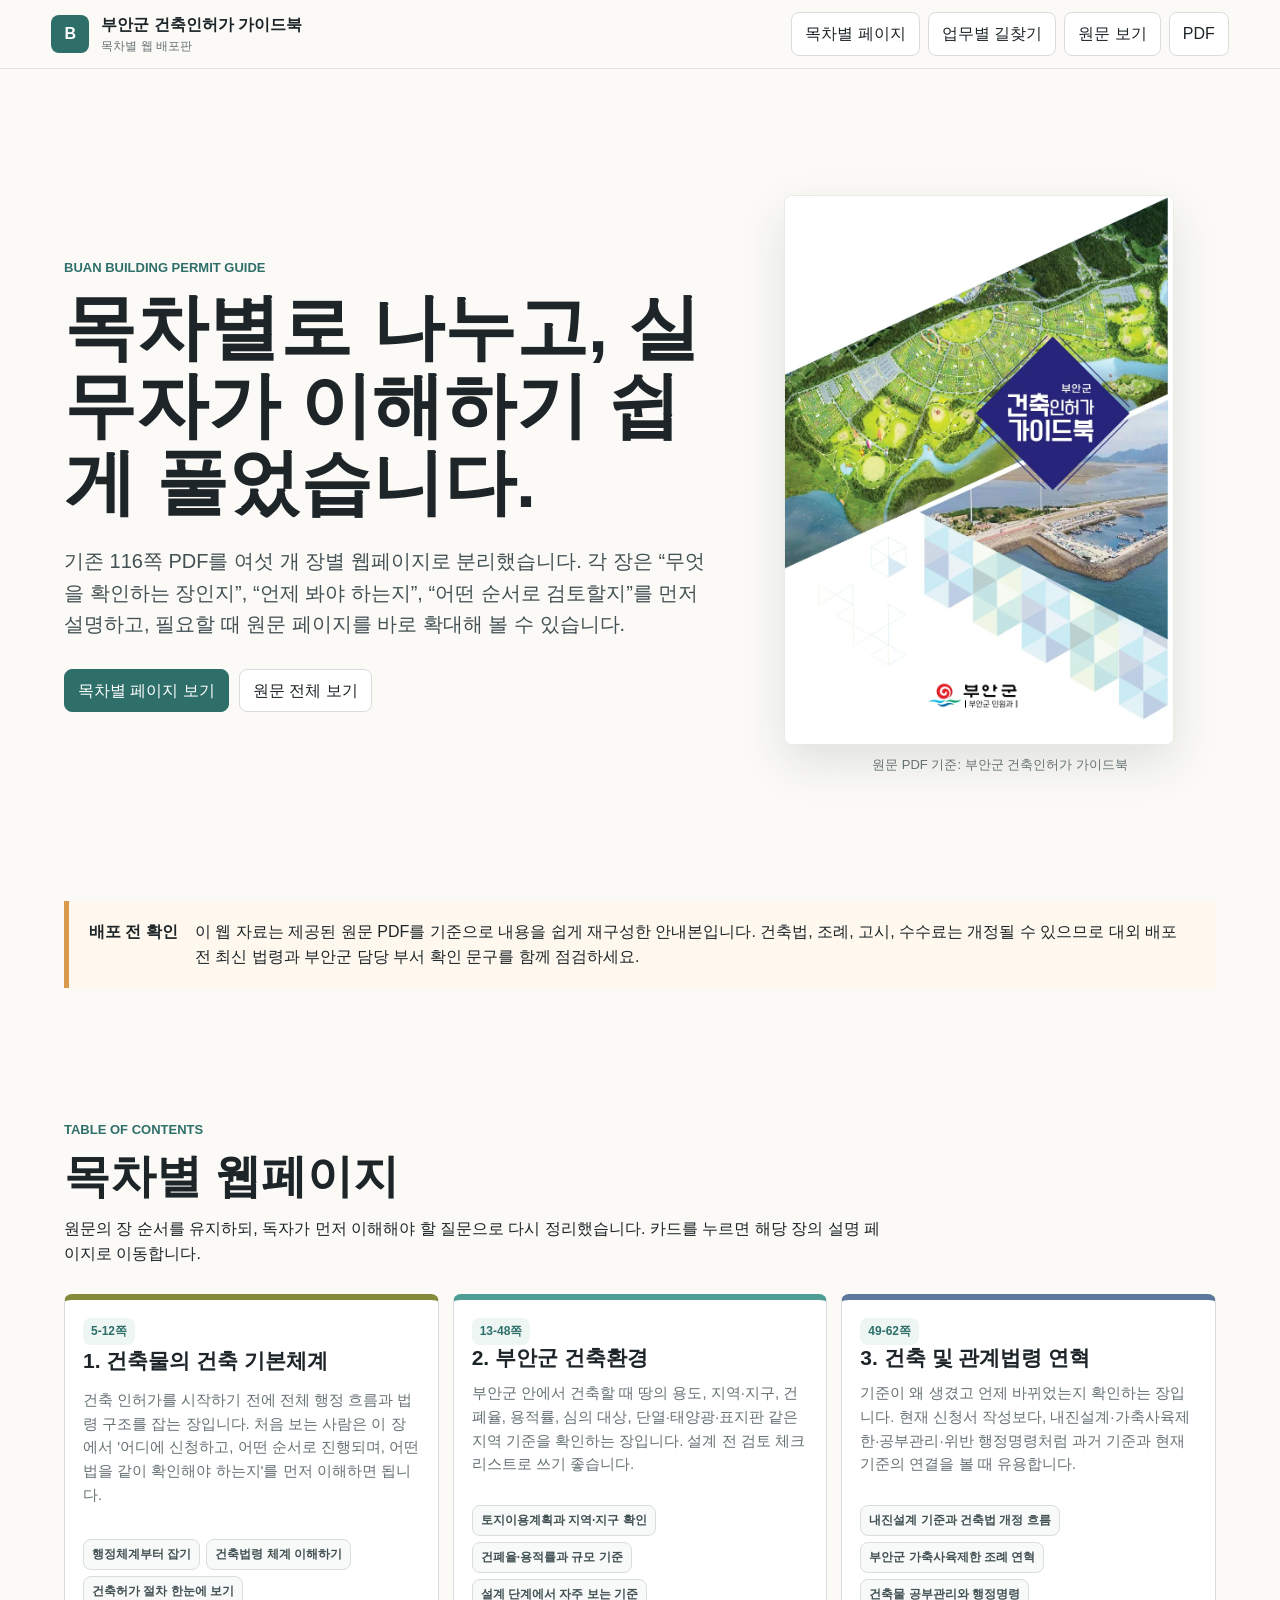
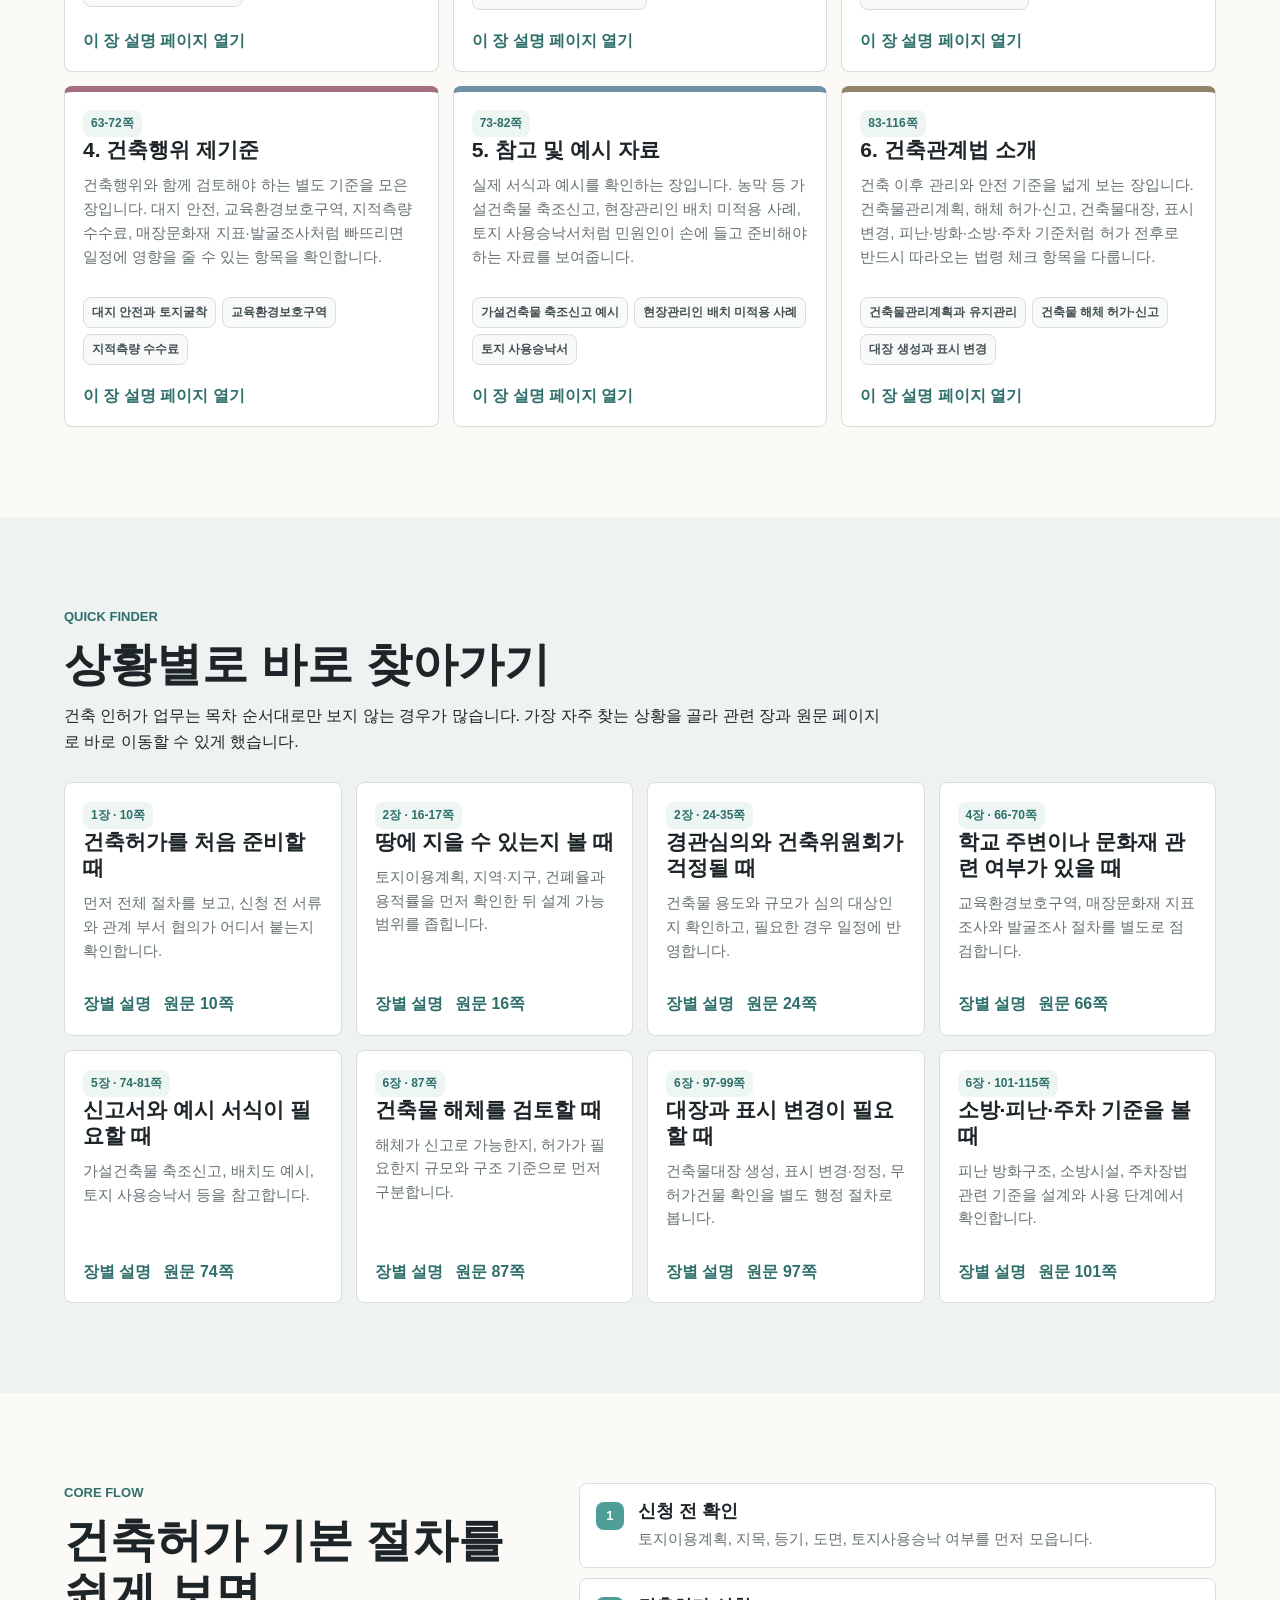
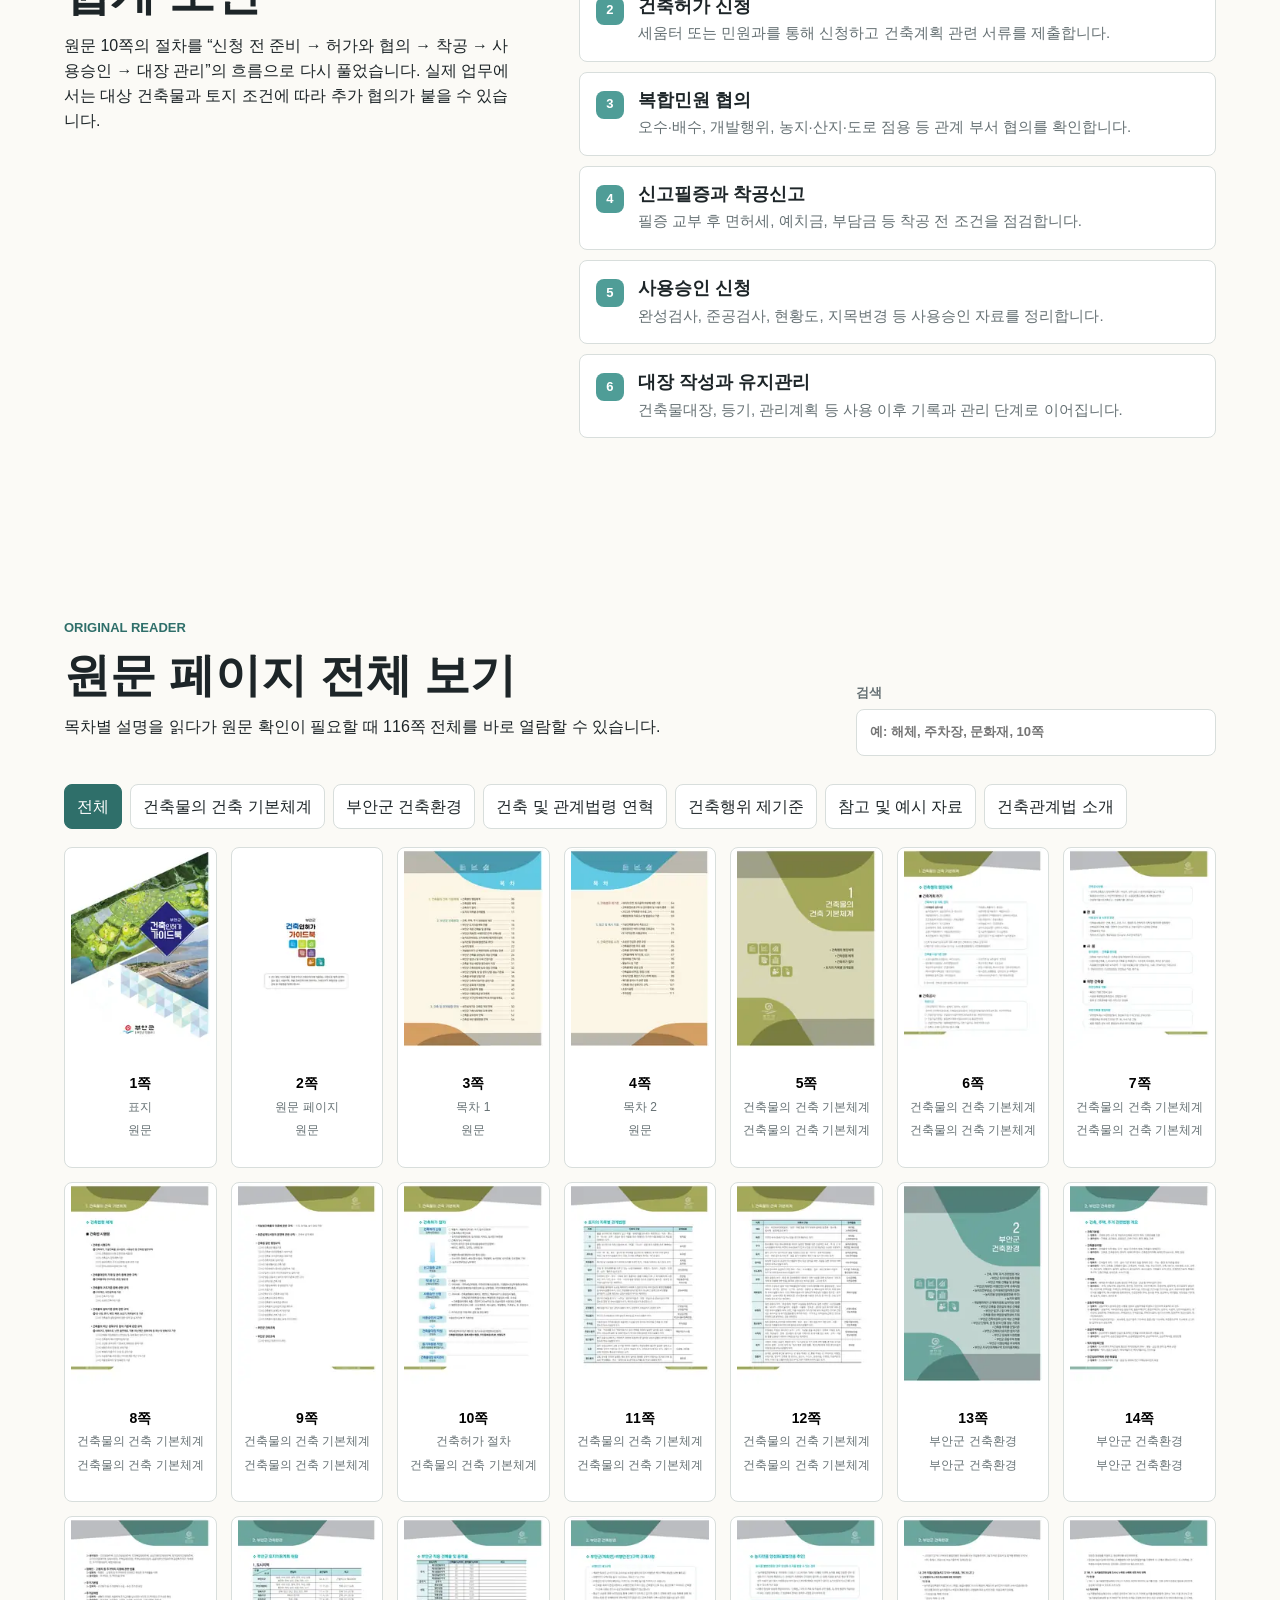
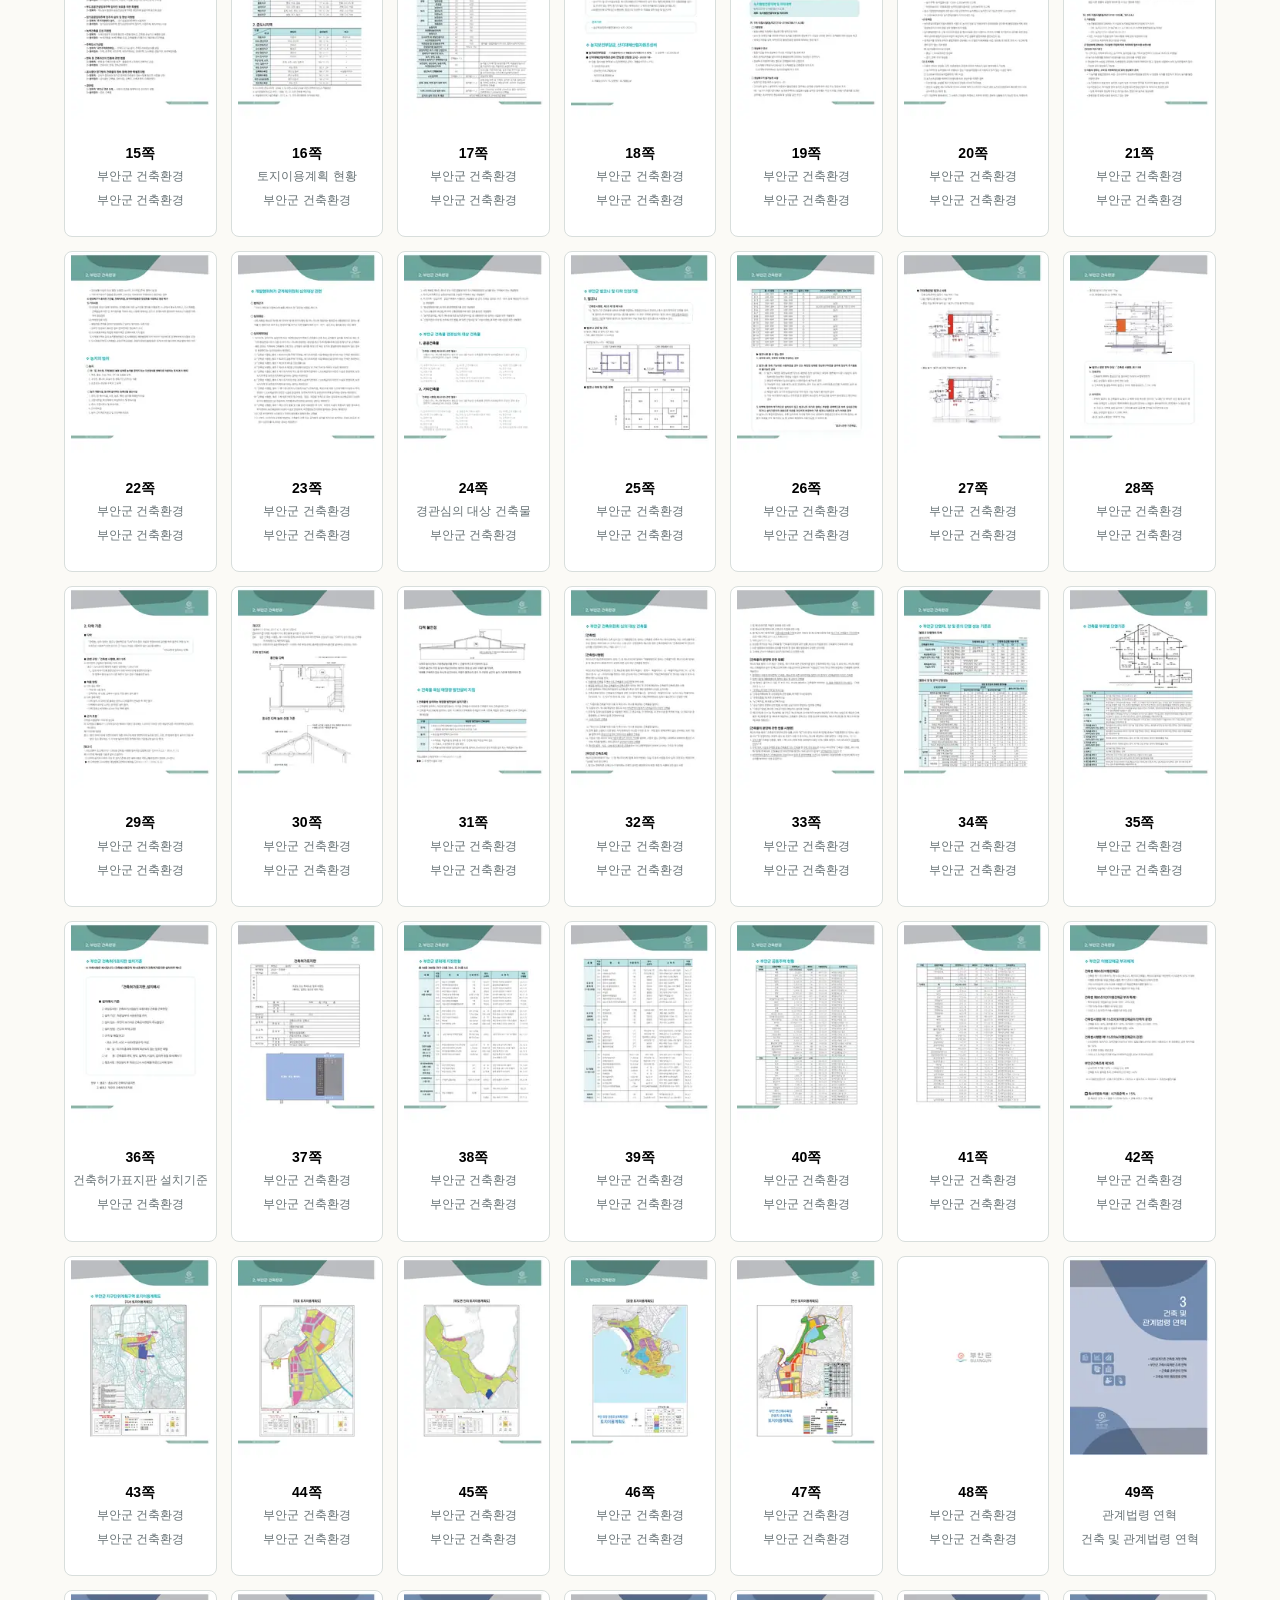
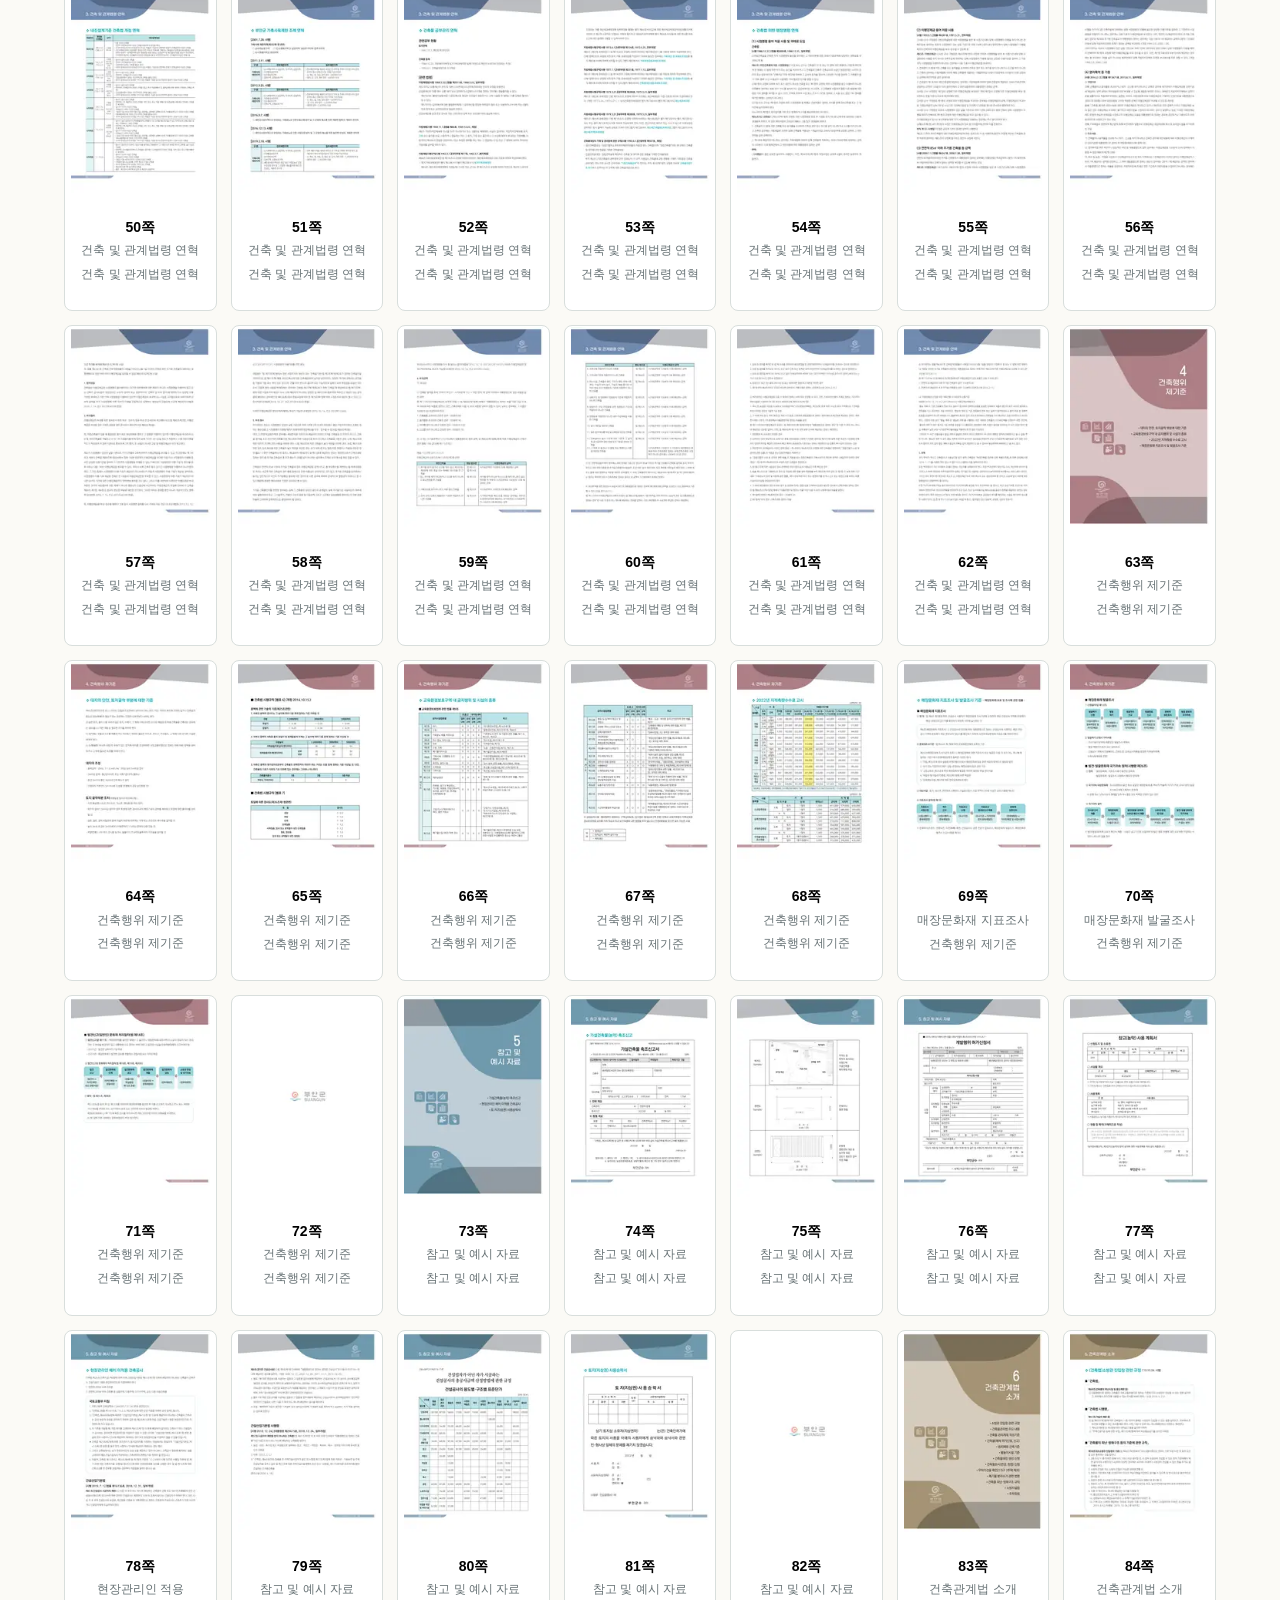
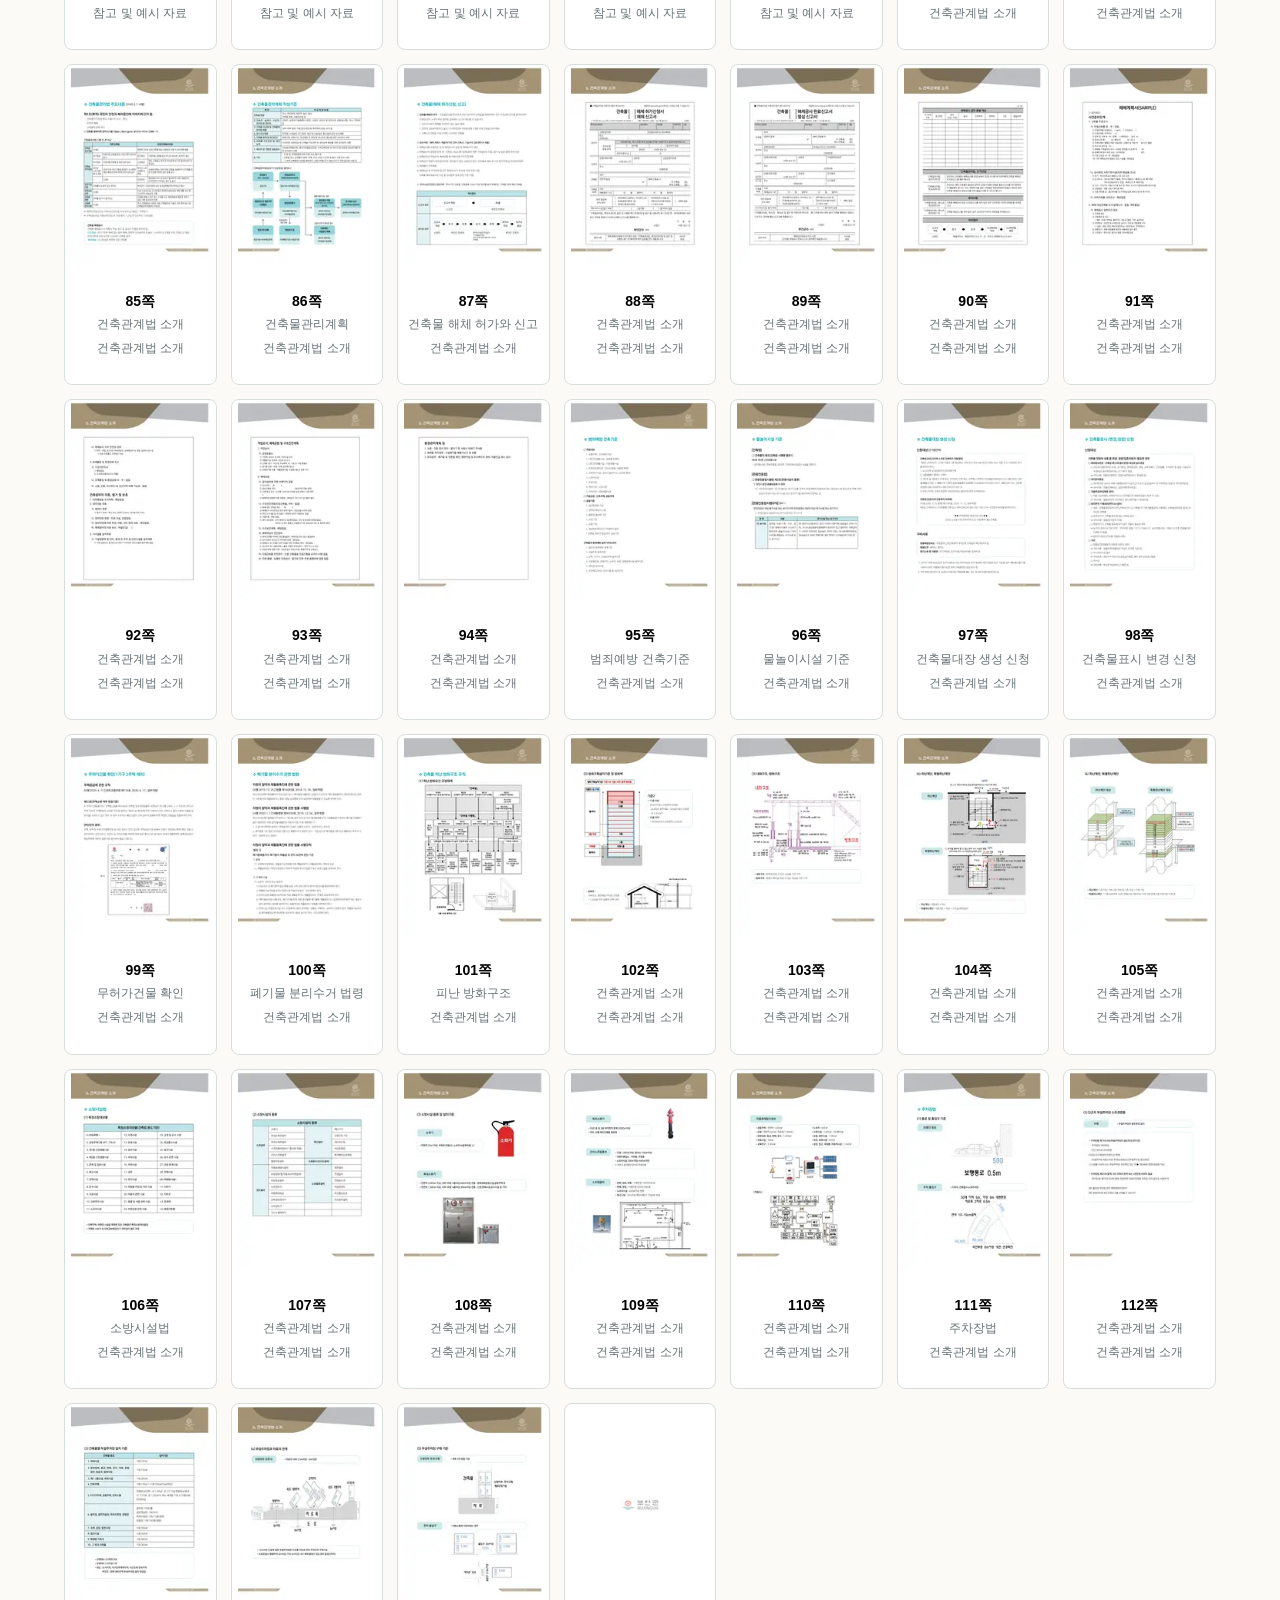
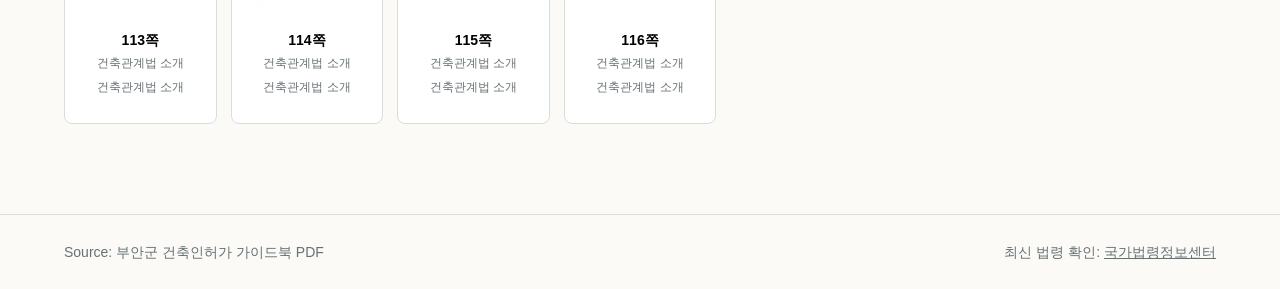
==== outputs/buan-building-permit-web/index.html @ d1a2607c "V1.0" ====
<!doctype html>
<html lang="ko">
  <head>
    <meta charset="utf-8" />
    <meta name="viewport" content="width=device-width, initial-scale=1" />
    <title>부안군 건축인허가 가이드북 | 웹 배포판</title>
    <meta
      name="description"
      content="부안군 건축인허가 가이드북을 목차별 웹페이지와 쉬운 설명으로 재구성한 배포용 사이트입니다."
    />
    <link rel="stylesheet" href="./styles.css" />
  </head>
  <body data-root="./">
    <header class="site-header">
      <a class="brand" href="./index.html" aria-label="처음으로">
        <span class="brand-mark" aria-hidden="true">B</span>
        <span>
          <strong>부안군 건축인허가 가이드북</strong>
          <small>목차별 웹 배포판</small>
        </span>
      </a>
      <nav class="top-nav" aria-label="주요 메뉴">
        <a href="#chapters">목차별 페이지</a>
        <a href="#guide-map">업무별 길찾기</a>
        <a href="#reader">원문 보기</a>
        <a href="./buan-building-permit-guidebook.pdf" download>PDF</a>
      </nav>
    </header>

    <main id="top">
      <section class="hero" aria-labelledby="hero-title">
        <div class="hero-copy">
          <p class="eyebrow">Buan Building Permit Guide</p>
          <h1 id="hero-title">목차별로 나누고, 실무자가 이해하기 쉽게 풀었습니다.</h1>
          <p>
            기존 116쪽 PDF를 여섯 개 장별 웹페이지로 분리했습니다. 각 장은
            “무엇을 확인하는 장인지”, “언제 봐야 하는지”, “어떤 순서로 검토할지”를
            먼저 설명하고, 필요할 때 원문 페이지를 바로 확대해 볼 수 있습니다.
          </p>
          <div class="hero-actions">
            <a class="button primary" href="#chapters">목차별 페이지 보기</a>
            <a class="button" href="#reader">원문 전체 보기</a>
          </div>
        </div>
        <figure class="hero-preview">
          <img src="./assets/pages/page-001.webp" alt="부안군 건축인허가 가이드북 표지" />
          <figcaption>원문 PDF 기준: 부안군 건축인허가 가이드북</figcaption>
        </figure>
      </section>

      <section class="notice" aria-label="배포 전 확인 안내">
        <strong>배포 전 확인</strong>
        <span>
          이 웹 자료는 제공된 원문 PDF를 기준으로 내용을 쉽게 재구성한 안내본입니다.
          건축법, 조례, 고시, 수수료는 개정될 수 있으므로 대외 배포 전 최신 법령과
          부안군 담당 부서 확인 문구를 함께 점검하세요.
        </span>
      </section>

      <section class="section" id="chapters" aria-labelledby="chapters-title">
        <div class="section-heading">
          <p class="eyebrow">Table Of Contents</p>
          <h2 id="chapters-title">목차별 웹페이지</h2>
          <p>
            원문의 장 순서를 유지하되, 독자가 먼저 이해해야 할 질문으로 다시
            정리했습니다. 카드를 누르면 해당 장의 설명 페이지로 이동합니다.
          </p>
        </div>
        <div class="chapter-list chapter-list-large" id="chapterList"></div>
      </section>

      <section class="section muted" id="guide-map" aria-labelledby="guide-map-title">
        <div class="section-heading">
          <p class="eyebrow">Quick Finder</p>
          <h2 id="guide-map-title">상황별로 바로 찾아가기</h2>
          <p>
            건축 인허가 업무는 목차 순서대로만 보지 않는 경우가 많습니다. 가장 자주
            찾는 상황을 골라 관련 장과 원문 페이지로 바로 이동할 수 있게 했습니다.
          </p>
        </div>
        <div class="task-grid" id="taskGrid"></div>
      </section>

      <section class="section split" id="process" aria-labelledby="process-title">
        <div class="section-heading">
          <p class="eyebrow">Core Flow</p>
          <h2 id="process-title">건축허가 기본 절차를 쉽게 보면</h2>
          <p>
            원문 10쪽의 절차를 “신청 전 준비 → 허가와 협의 → 착공 → 사용승인 →
            대장 관리”의 흐름으로 다시 풀었습니다. 실제 업무에서는 대상 건축물과
            토지 조건에 따라 추가 협의가 붙을 수 있습니다.
          </p>
        </div>
        <div class="flow" id="permitFlow"></div>
      </section>

      <section class="section" id="reader" aria-labelledby="reader-title">
        <div class="section-heading reader-heading">
          <div>
            <p class="eyebrow">Original Reader</p>
            <h2 id="reader-title">원문 페이지 전체 보기</h2>
            <p>목차별 설명을 읽다가 원문 확인이 필요할 때 116쪽 전체를 바로 열람할 수 있습니다.</p>
          </div>
          <label class="search">
            <span>검색</span>
            <input id="pageSearch" type="search" placeholder="예: 해체, 주차장, 문화재, 10쪽" />
          </label>
        </div>
        <div class="reader-tools" id="readerTools" aria-label="장별 필터"></div>
        <div class="page-grid" id="pageGrid"></div>
      </section>
    </main>

    <aside class="page-modal" id="pageModal" aria-hidden="true" aria-label="원문 페이지 확대 보기">
      <div class="modal-bar">
        <button class="icon-button" id="modalClose" type="button" aria-label="닫기">×</button>
        <strong id="modalTitle">원문 페이지</strong>
        <div class="modal-controls">
          <button class="button small" id="modalPrev" type="button">이전</button>
          <button class="button small" id="modalNext" type="button">다음</button>
        </div>
      </div>
      <img id="modalImage" alt="" />
    </aside>

    <footer class="site-footer">
      <p>Source: 부안군 건축인허가 가이드북 PDF</p>
      <p>
        최신 법령 확인:
        <a href="https://www.law.go.kr/" rel="noreferrer">국가법령정보센터</a>
      </p>
    </footer>

    <script src="./site-data.js"></script>
    <script src="./app.js"></script>
  </body>
</html>
---- outputs/buan-building-permit-web/styles.css ----
:root {
  --ink: #1d2528;
  --muted: #667174;
  --paper: #fbfaf6;
  --surface: #ffffff;
  --line: #d8dedc;
  --teal: #4f9d97;
  --teal-dark: #2f6f6a;
  --olive: #858a3b;
  --blue: #5d789c;
  --mauve: #a36f7d;
  --taupe: #928466;
  --accent: #d99a4e;
  --shadow: 0 18px 45px rgba(34, 48, 52, 0.12);
}

* {
  box-sizing: border-box;
}

html {
  scroll-behavior: smooth;
}

body {
  margin: 0;
  background: var(--paper);
  color: var(--ink);
  font-family:
    "Pretendard",
    "Noto Sans KR",
    "Apple SD Gothic Neo",
    "Malgun Gothic",
    Arial,
    sans-serif;
  line-height: 1.58;
}

a {
  color: inherit;
}

button,
input {
  font: inherit;
}

.site-header {
  position: sticky;
  top: 0;
  z-index: 20;
  display: flex;
  min-height: 68px;
  align-items: center;
  justify-content: space-between;
  gap: 20px;
  border-bottom: 1px solid rgba(29, 37, 40, 0.1);
  background: rgba(251, 250, 246, 0.94);
  padding: 12px clamp(18px, 4vw, 56px);
  backdrop-filter: blur(12px);
}

.brand {
  display: inline-flex;
  align-items: center;
  gap: 12px;
  text-decoration: none;
}

.brand-mark {
  display: grid;
  width: 38px;
  height: 38px;
  place-items: center;
  border-radius: 8px;
  background: var(--teal-dark);
  color: white;
  font-weight: 800;
}

.brand strong,
.brand small {
  display: block;
}

.brand small {
  color: var(--muted);
  font-size: 12px;
}

.top-nav {
  display: flex;
  flex-wrap: wrap;
  justify-content: flex-end;
  gap: 8px;
}

.top-nav a,
.button {
  display: inline-flex;
  min-height: 38px;
  align-items: center;
  justify-content: center;
  border: 1px solid var(--line);
  border-radius: 8px;
  background: var(--surface);
  color: var(--ink);
  padding: 8px 13px;
  text-decoration: none;
  cursor: pointer;
}

.button.primary {
  border-color: var(--teal-dark);
  background: var(--teal-dark);
  color: white;
}

.button.small {
  min-height: 34px;
  padding: 6px 10px;
}

.hero {
  display: grid;
  grid-template-columns: minmax(0, 1.05fr) minmax(280px, 0.7fr);
  gap: clamp(26px, 6vw, 72px);
  align-items: center;
  min-height: calc(100vh - 68px);
  padding: clamp(42px, 8vw, 92px) clamp(18px, 5vw, 72px);
}

.hero-copy {
  max-width: 760px;
}

.eyebrow {
  margin: 0 0 10px;
  color: var(--teal-dark);
  font-size: 13px;
  font-weight: 800;
  letter-spacing: 0;
  text-transform: uppercase;
}

h1,
h2,
h3,
p {
  margin-top: 0;
}

h1 {
  margin-bottom: 24px;
  font-size: clamp(38px, 7vw, 72px);
  line-height: 1.08;
  letter-spacing: 0;
}

h2 {
  margin-bottom: 12px;
  font-size: clamp(28px, 4.2vw, 46px);
  line-height: 1.16;
  letter-spacing: 0;
}

h3 {
  margin-bottom: 10px;
  font-size: 21px;
  line-height: 1.25;
  letter-spacing: 0;
}

.hero-copy > p:not(.eyebrow) {
  max-width: 650px;
  color: #445154;
  font-size: 20px;
}

.hero-actions {
  display: flex;
  flex-wrap: wrap;
  gap: 10px;
  margin-top: 28px;
}

.hero-preview {
  margin: 0;
  justify-self: center;
}

.hero-preview img {
  display: block;
  width: min(100%, 390px);
  border: 1px solid rgba(29, 37, 40, 0.08);
  border-radius: 8px;
  box-shadow: var(--shadow);
}

.hero-preview figcaption {
  margin-top: 10px;
  color: var(--muted);
  font-size: 13px;
  text-align: center;
}

.notice {
  display: flex;
  gap: 14px;
  align-items: flex-start;
  margin: 0 clamp(18px, 5vw, 72px) 42px;
  border-left: 5px solid var(--accent);
  background: #fff8ee;
  padding: 18px 20px;
}

.notice strong {
  min-width: 92px;
}

.section {
  padding: clamp(48px, 8vw, 90px) clamp(18px, 5vw, 72px);
}

.section.muted {
  background: #eef3f1;
}

.section-heading {
  max-width: 820px;
  margin-bottom: 28px;
}

.split {
  display: grid;
  grid-template-columns: minmax(260px, 0.72fr) minmax(0, 1fr);
  gap: clamp(24px, 5vw, 56px);
  align-items: start;
}

.task-grid,
.insight-grid,
.chapter-list,
.page-grid {
  display: grid;
  gap: 14px;
}

.task-grid {
  grid-template-columns: repeat(4, minmax(0, 1fr));
}

.task-card,
.insight-card,
.chapter-card,
.page-card {
  border: 1px solid var(--line);
  border-radius: 8px;
  background: var(--surface);
}

.task-card {
  display: flex;
  min-height: 196px;
  flex-direction: column;
  justify-content: space-between;
  padding: 18px;
}

.task-card .tag,
.insight-card .tag,
.chapter-card .tag {
  display: inline-block;
  width: fit-content;
  border-radius: 8px;
  background: #eef6f4;
  color: var(--teal-dark);
  font-size: 12px;
  font-weight: 800;
  padding: 4px 8px;
}

.task-card p,
.insight-card p,
.chapter-card p {
  color: var(--muted);
  font-size: 15px;
}

.task-card a,
.chapter-card a,
.insight-card a {
  color: var(--teal-dark);
  font-weight: 800;
  text-decoration: none;
}

.flow {
  display: grid;
  gap: 10px;
}

.flow-step {
  position: relative;
  border: 1px solid var(--line);
  border-radius: 8px;
  background: var(--surface);
  padding: 16px 16px 16px 58px;
}

.flow-step::before {
  content: attr(data-step);
  position: absolute;
  left: 16px;
  top: 18px;
  display: grid;
  width: 28px;
  height: 28px;
  place-items: center;
  border-radius: 8px;
  background: var(--teal);
  color: white;
  font-size: 13px;
  font-weight: 800;
}

.flow-step h3 {
  margin-bottom: 4px;
  font-size: 18px;
}

.flow-step p {
  margin-bottom: 0;
  color: var(--muted);
  font-size: 15px;
}

.insight-grid {
  grid-template-columns: repeat(3, minmax(0, 1fr));
}

.insight-card {
  padding: 18px;
}

.chapter-list {
  grid-template-columns: repeat(2, minmax(0, 1fr));
}

.chapter-list-large {
  grid-template-columns: repeat(3, minmax(0, 1fr));
}

.chapter-card {
  padding: 18px;
  border-top-width: 6px;
}

.chapter-card ul {
  margin: 14px 0 0;
  padding-left: 20px;
  color: #435053;
}

.chapter-entry {
  min-height: 310px;
  display: flex;
  flex-direction: column;
  justify-content: space-between;
}

.mini-list {
  display: flex;
  flex-wrap: wrap;
  gap: 6px;
  margin: 14px 0 18px;
}

.mini-list span,
.check-list span {
  display: inline-flex;
  align-items: center;
  border: 1px solid var(--line);
  border-radius: 8px;
  background: #f7faf8;
  color: #425053;
  font-size: 12px;
  font-weight: 700;
  padding: 5px 8px;
}

.text-link,
.card-actions a {
  color: var(--teal-dark);
  font-weight: 800;
  text-decoration: none;
}

.card-actions {
  display: flex;
  flex-wrap: wrap;
  gap: 12px;
  margin-top: 14px;
}

.reader-heading {
  display: flex;
  max-width: none;
  align-items: end;
  justify-content: space-between;
  gap: 18px;
}

.search {
  display: grid;
  width: min(100%, 360px);
  gap: 6px;
  color: var(--muted);
  font-size: 13px;
  font-weight: 800;
}

.search input {
  width: 100%;
  border: 1px solid var(--line);
  border-radius: 8px;
  background: var(--surface);
  padding: 12px 13px;
}

.reader-tools {
  display: flex;
  flex-wrap: wrap;
  gap: 8px;
  margin-bottom: 18px;
}

.filter-button {
  border: 1px solid var(--line);
  border-radius: 8px;
  background: var(--surface);
  color: var(--ink);
  padding: 9px 12px;
  cursor: pointer;
}

.filter-button.is-active {
  border-color: var(--teal-dark);
  background: var(--teal-dark);
  color: white;
}

.page-grid {
  grid-template-columns: repeat(auto-fill, minmax(138px, 1fr));
}

.page-card {
  overflow: hidden;
  cursor: pointer;
}

.page-card img {
  display: block;
  width: 100%;
  background: #f4f5f2;
}

.page-meta {
  min-height: 86px;
  padding: 10px;
}

.page-meta strong {
  display: block;
  font-size: 14px;
  line-height: 1.3;
}

.page-meta span {
  display: block;
  margin-top: 5px;
  color: var(--muted);
  font-size: 12px;
}

.page-modal {
  position: fixed;
  inset: 0;
  z-index: 50;
  display: none;
  grid-template-rows: auto minmax(0, 1fr);
  background: rgba(20, 28, 30, 0.92);
}

.page-modal.is-open {
  display: grid;
}

.modal-bar {
  display: flex;
  align-items: center;
  justify-content: space-between;
  gap: 12px;
  background: #172123;
  color: white;
  padding: 10px clamp(12px, 3vw, 28px);
}

.modal-controls {
  display: flex;
  gap: 8px;
}

.icon-button {
  display: grid;
  width: 38px;
  height: 38px;
  place-items: center;
  border: 1px solid rgba(255, 255, 255, 0.24);
  border-radius: 8px;
  background: transparent;
  color: white;
  cursor: pointer;
  font-size: 28px;
  line-height: 1;
}

.page-modal img {
  align-self: start;
  justify-self: center;
  max-width: min(100vw, 1040px);
  width: 100%;
  max-height: calc(100vh - 62px);
  object-fit: contain;
  padding: 18px;
}

.site-footer {
  display: flex;
  flex-wrap: wrap;
  justify-content: space-between;
  gap: 12px;
  border-top: 1px solid var(--line);
  padding: 26px clamp(18px, 5vw, 72px);
  color: var(--muted);
  font-size: 14px;
}

.site-footer p {
  margin: 0;
}

.chapter-page {
  background: var(--paper);
}

.chapter-hero {
  display: grid;
  grid-template-columns: minmax(0, 1fr) minmax(240px, 340px);
  gap: clamp(24px, 6vw, 72px);
  align-items: center;
  padding: clamp(46px, 8vw, 90px) clamp(18px, 5vw, 72px);
  border-bottom: 1px solid var(--line);
  background:
    linear-gradient(110deg, rgba(255, 255, 255, 0.65), rgba(255, 255, 255, 0)),
    color-mix(in srgb, var(--chapter-color, var(--teal)) 18%, var(--paper));
}

.chapter-hero h1 {
  max-width: 820px;
  font-size: clamp(40px, 6vw, 66px);
}

.chapter-hero p:not(.eyebrow) {
  max-width: 780px;
  color: #425053;
  font-size: 20px;
}

.chapter-hero figure {
  margin: 0;
}

.chapter-hero img {
  display: block;
  width: min(100%, 330px);
  border: 1px solid rgba(29, 37, 40, 0.1);
  border-radius: 8px;
  box-shadow: var(--shadow);
}

.range-pill {
  display: inline-flex;
  align-items: center;
  border-radius: 8px;
  background: var(--chapter-color, var(--teal));
  color: white;
  font-weight: 800;
  padding: 8px 12px;
}

.chapter-nav {
  display: flex;
  flex-wrap: wrap;
  gap: 8px;
  border-bottom: 1px solid var(--line);
  background: var(--surface);
  padding: 14px clamp(18px, 5vw, 72px);
}

.chapter-nav a {
  border: 1px solid var(--line);
  border-radius: 8px;
  color: #425053;
  padding: 8px 10px;
  text-decoration: none;
}

.chapter-nav a.is-current {
  border-color: var(--chapter-color, var(--teal));
  background: var(--chapter-color, var(--teal));
  color: white;
  font-weight: 800;
}

.section.compact {
  padding-top: 44px;
  padding-bottom: 44px;
}

.read-list {
  display: grid;
  grid-template-columns: repeat(3, minmax(0, 1fr));
  gap: 12px;
  margin: 0;
  padding: 0;
  list-style: none;
}

.read-list li {
  border: 1px solid var(--line);
  border-radius: 8px;
  background: var(--surface);
  padding: 18px;
  color: #425053;
  font-size: 17px;
}

.explain-grid {
  display: grid;
  grid-template-columns: repeat(2, minmax(0, 1fr));
  gap: 14px;
}

.explain-card {
  border: 1px solid var(--line);
  border-radius: 8px;
  background: var(--surface);
  padding: 20px;
}

.explain-card h3 {
  margin-top: 12px;
  font-size: 22px;
}

.explain-card p {
  color: #4d5a5d;
}

.check-list {
  display: flex;
  flex-wrap: wrap;
  gap: 7px;
  margin-top: 14px;
}

.source-page-grid {
  display: grid;
  grid-template-columns: repeat(auto-fill, minmax(150px, 1fr));
  gap: 14px;
}

.source-page-card {
  overflow: hidden;
  border: 1px solid var(--line);
  border-radius: 8px;
  background: var(--surface);
  color: var(--ink);
  cursor: pointer;
  text-align: left;
}

.source-page-card img {
  display: block;
  width: 100%;
  background: #f4f5f2;
}

.source-page-card span {
  display: grid;
  gap: 4px;
  min-height: 78px;
  padding: 10px;
}

.source-page-card small {
  color: var(--muted);
  font-size: 12px;
}

.pager {
  display: flex;
  flex-wrap: wrap;
  justify-content: space-between;
  gap: 12px;
  margin-top: 28px;
}

@media (max-width: 1020px) {
  .hero,
  .split,
  .chapter-hero {
    grid-template-columns: 1fr;
  }

  .hero {
    min-height: auto;
  }

  .task-grid,
  .insight-grid,
  .chapter-list-large,
  .read-list,
  .explain-grid {
    grid-template-columns: repeat(2, minmax(0, 1fr));
  }
}

@media (max-width: 720px) {
  .site-header {
    position: static;
    align-items: flex-start;
    flex-direction: column;
  }

  .top-nav {
    justify-content: flex-start;
  }

  h1 {
    font-size: 40px;
  }

  .notice,
  .reader-heading {
    flex-direction: column;
    align-items: stretch;
  }

  .task-grid,
  .insight-grid,
  .chapter-list,
  .chapter-list-large,
  .read-list,
  .explain-grid {
    grid-template-columns: 1fr;
  }

  .page-grid {
    grid-template-columns: repeat(2, minmax(0, 1fr));
  }
}
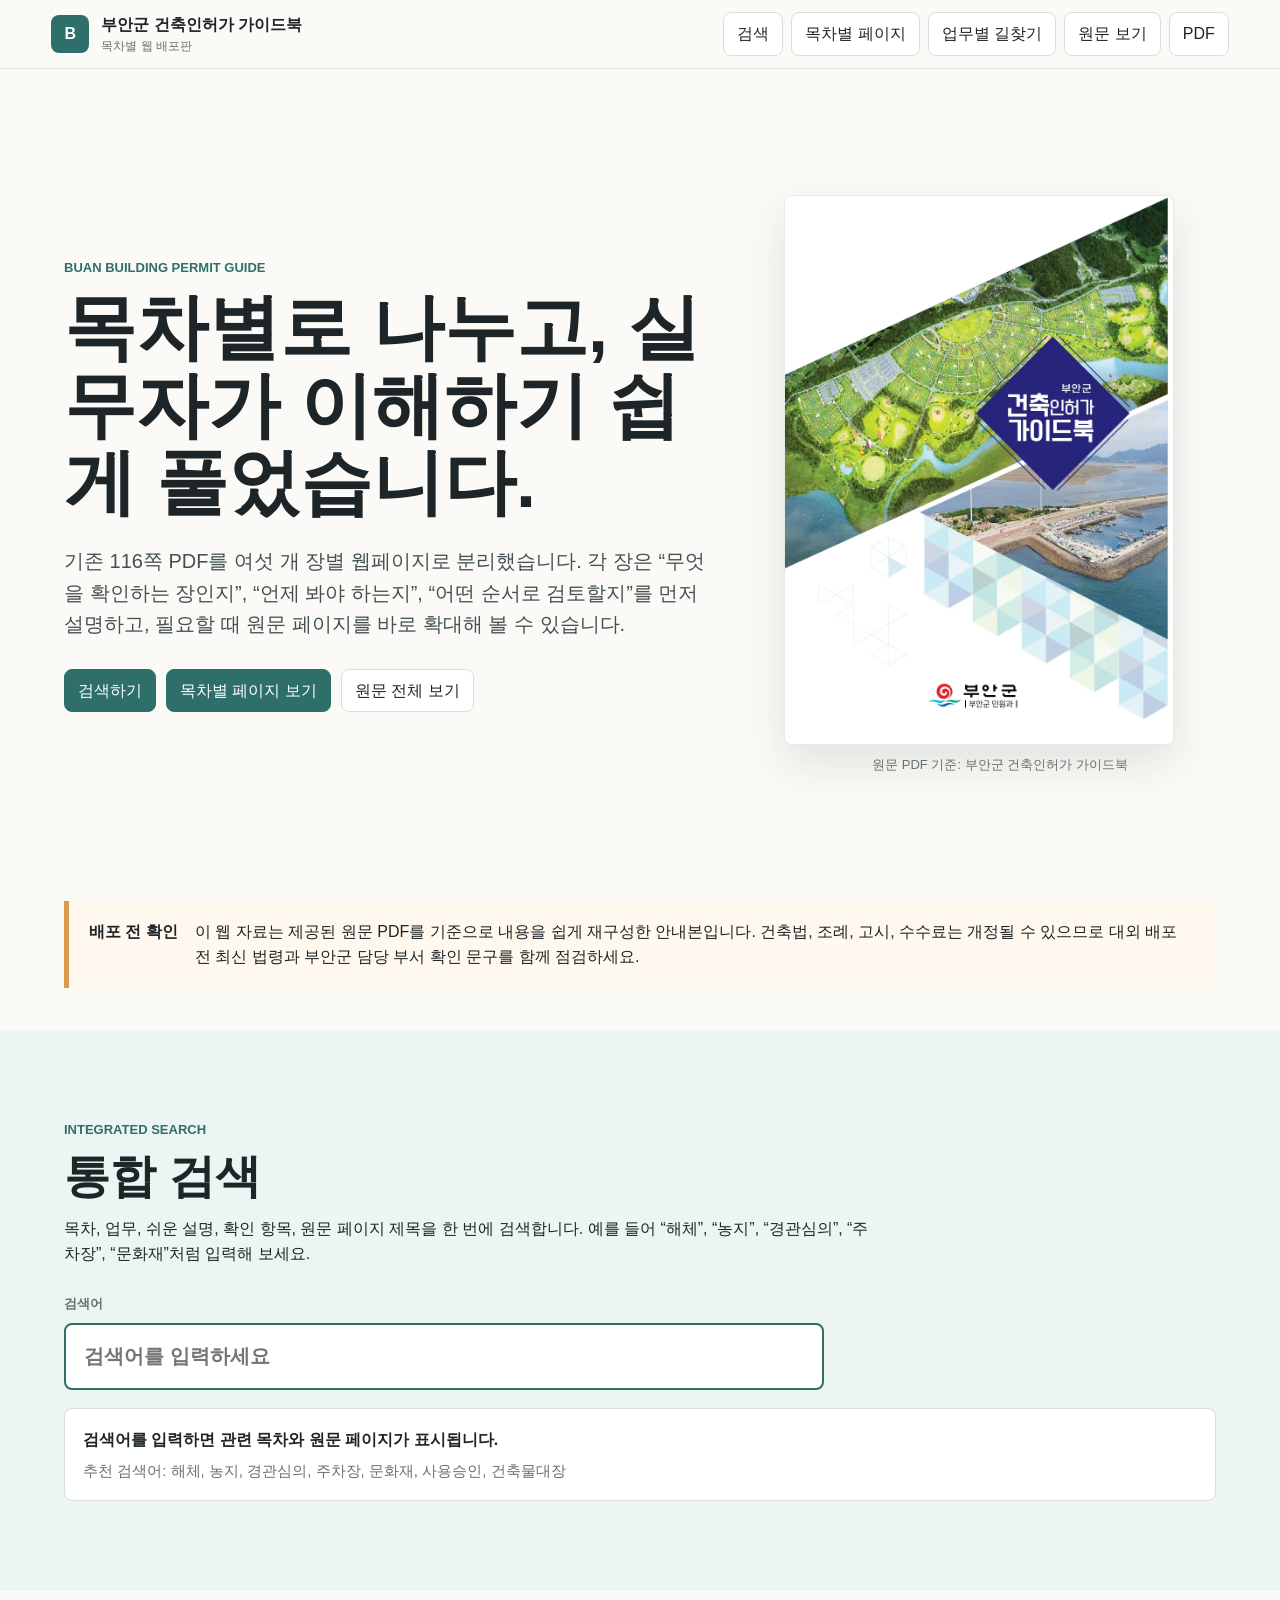
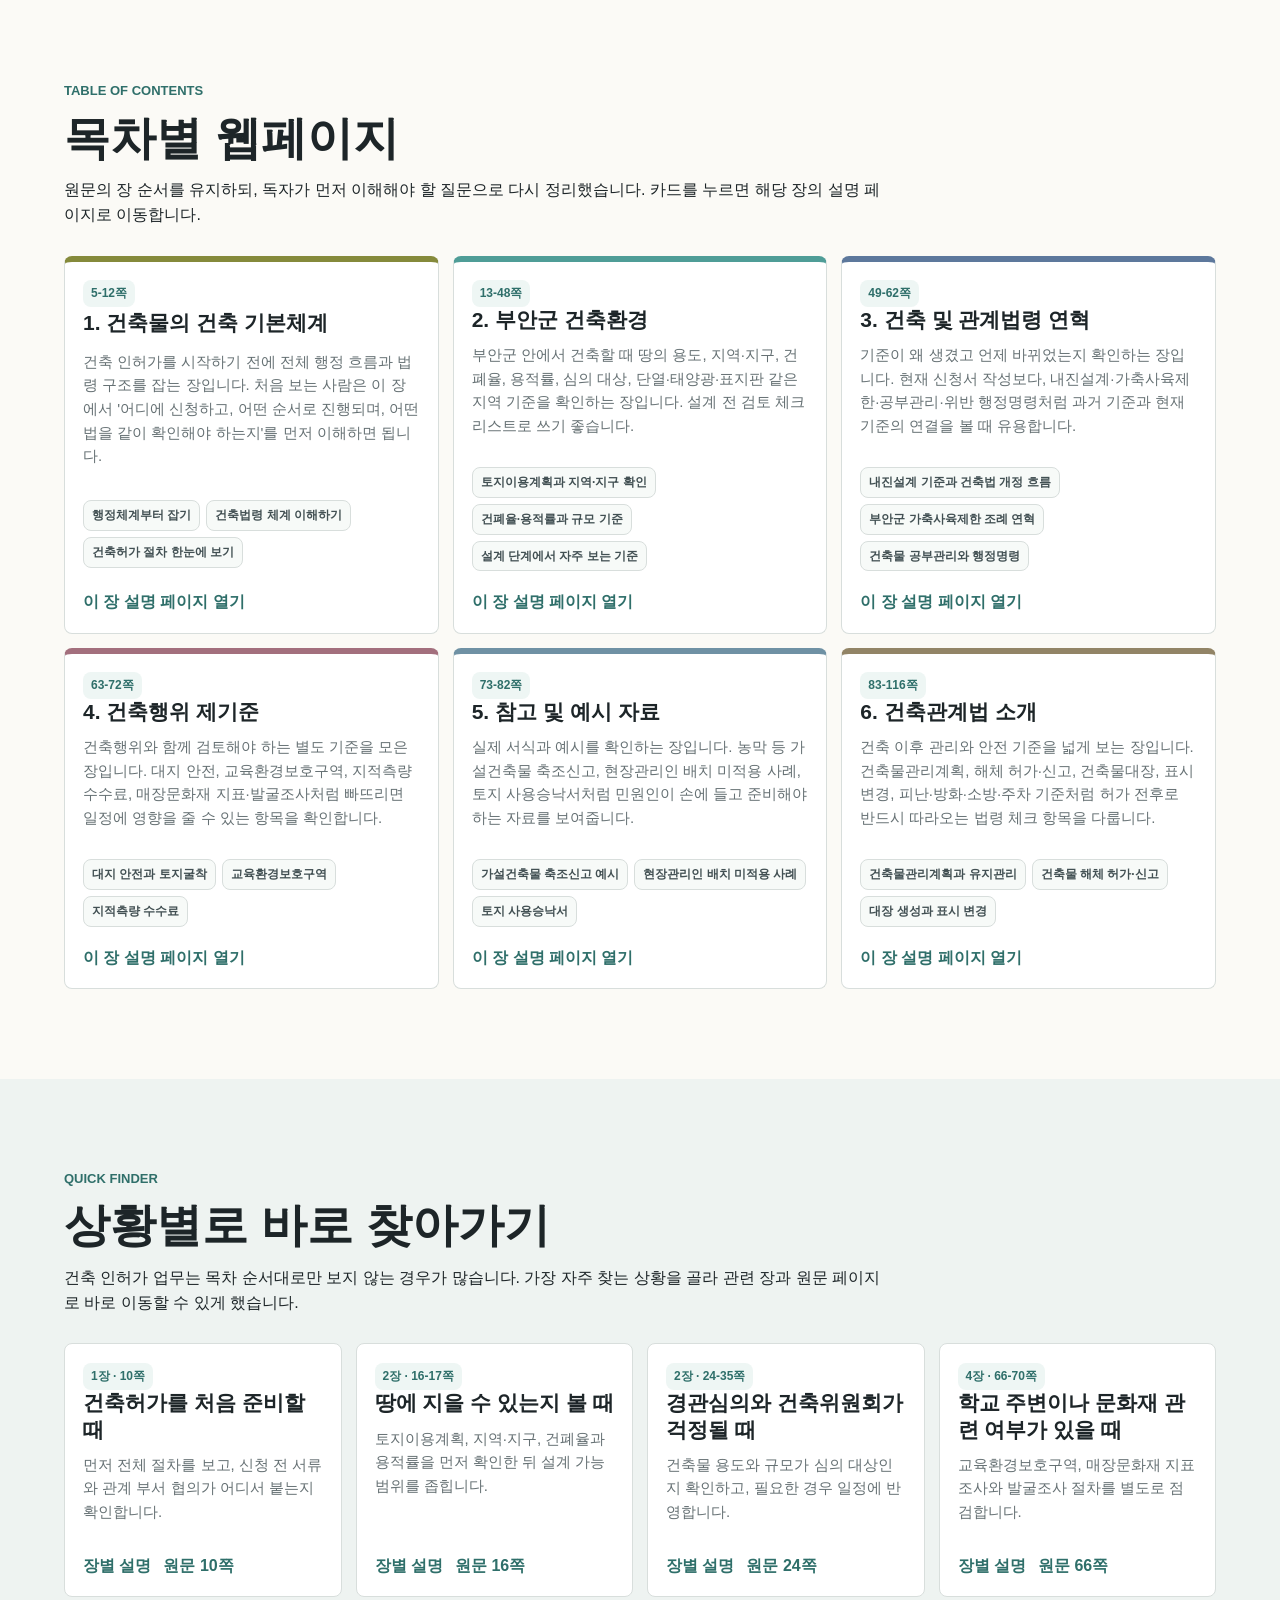
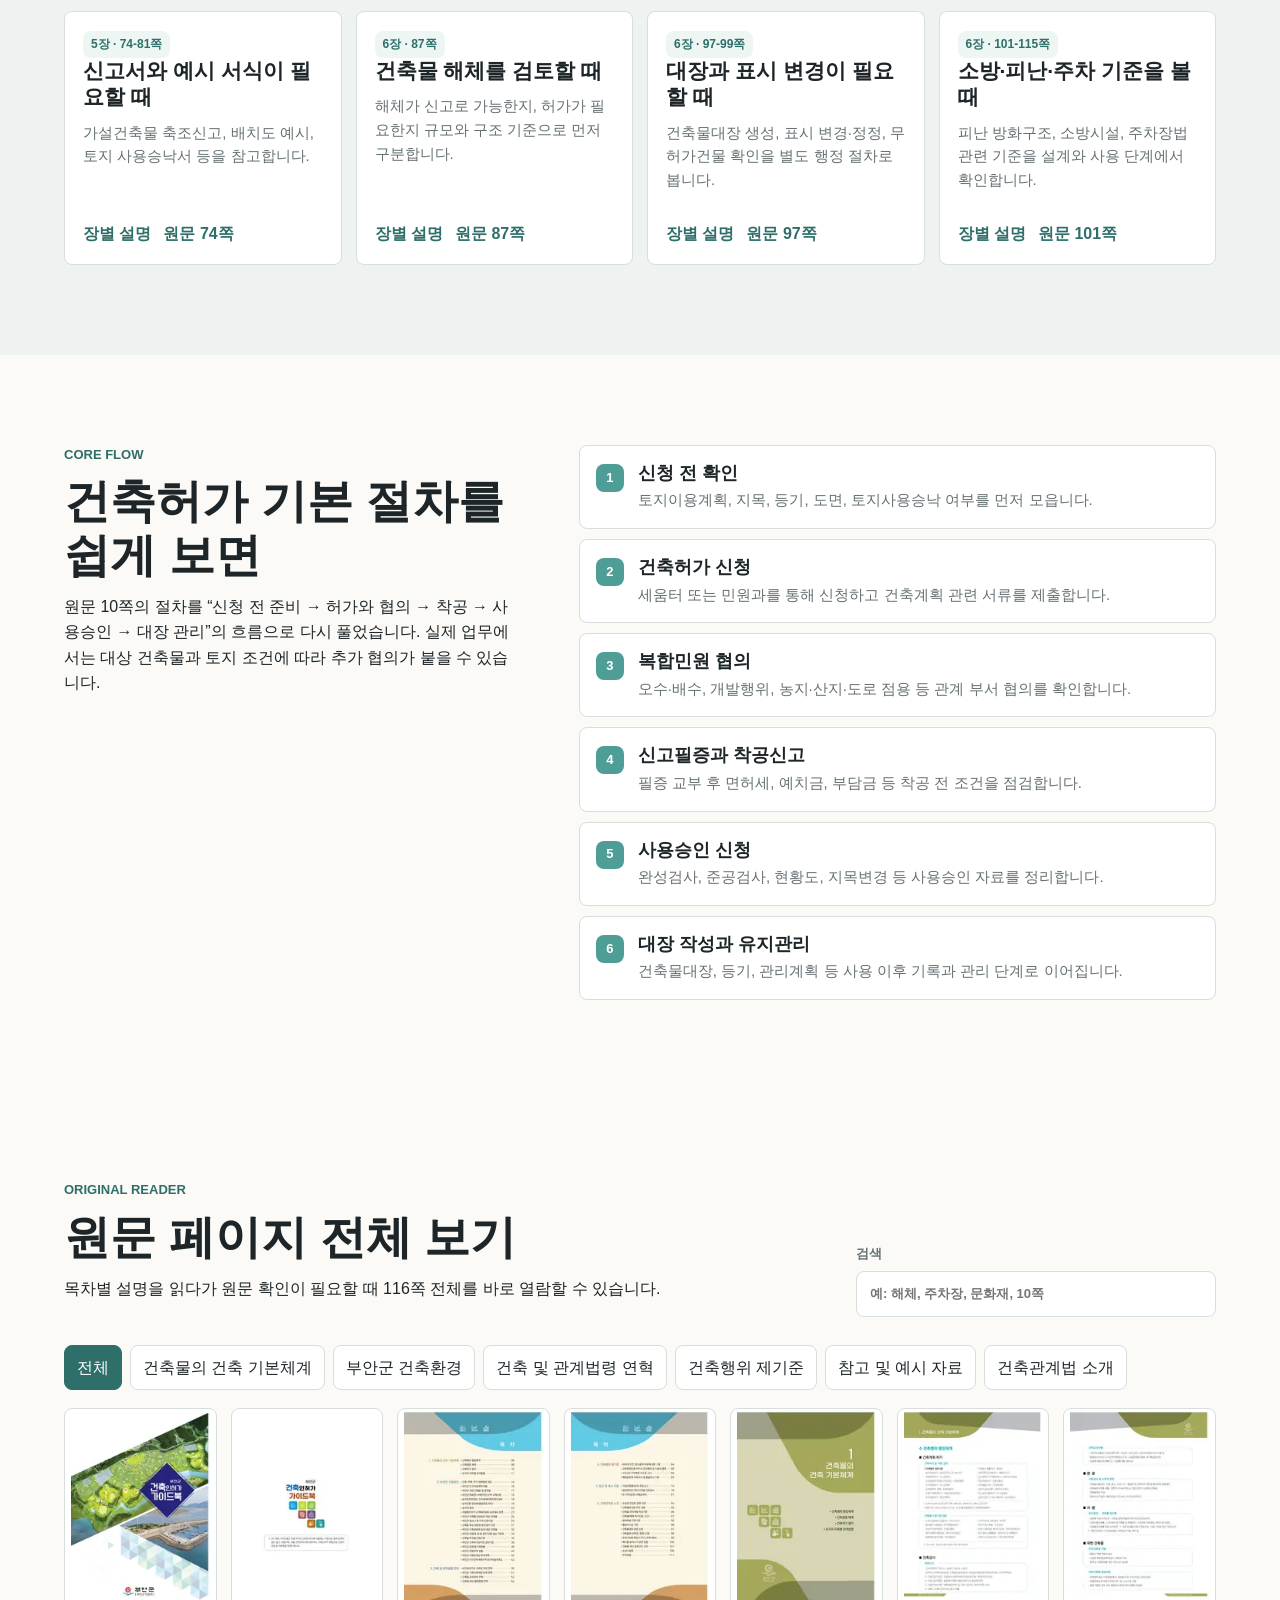
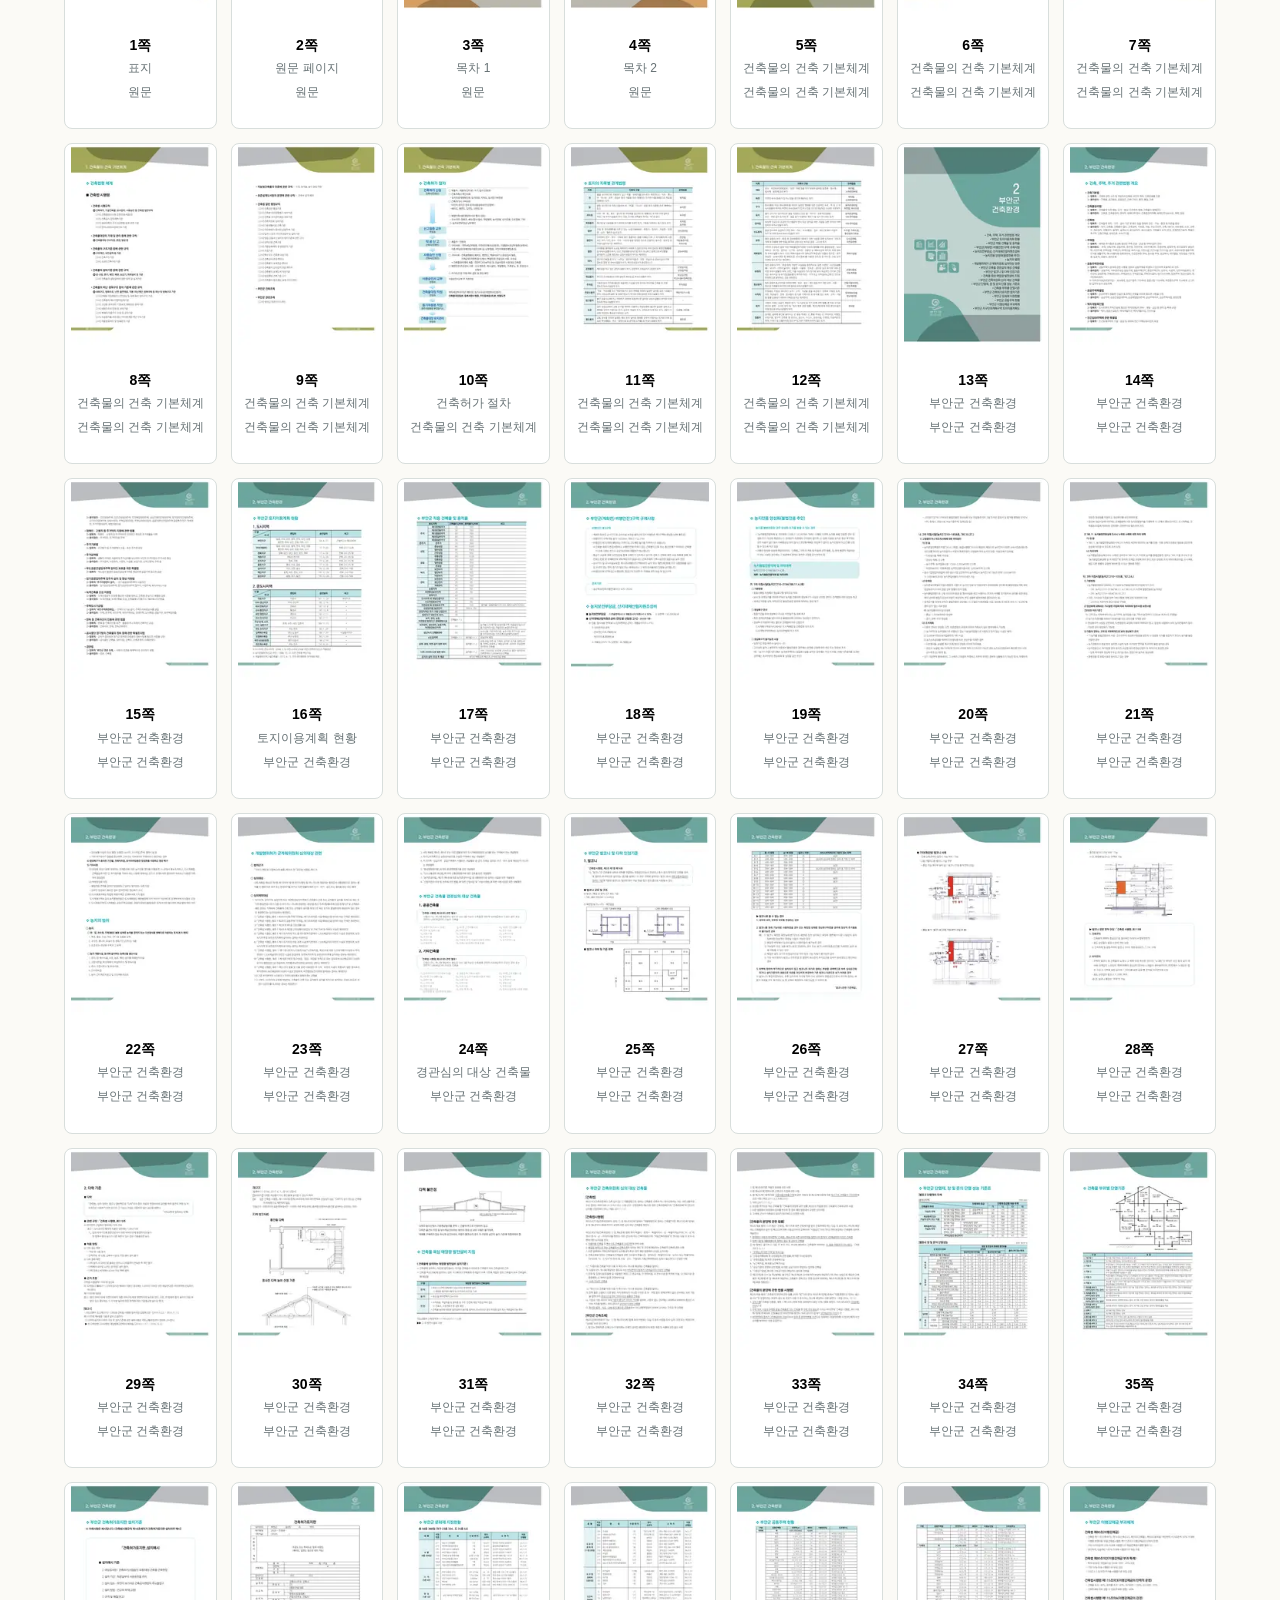
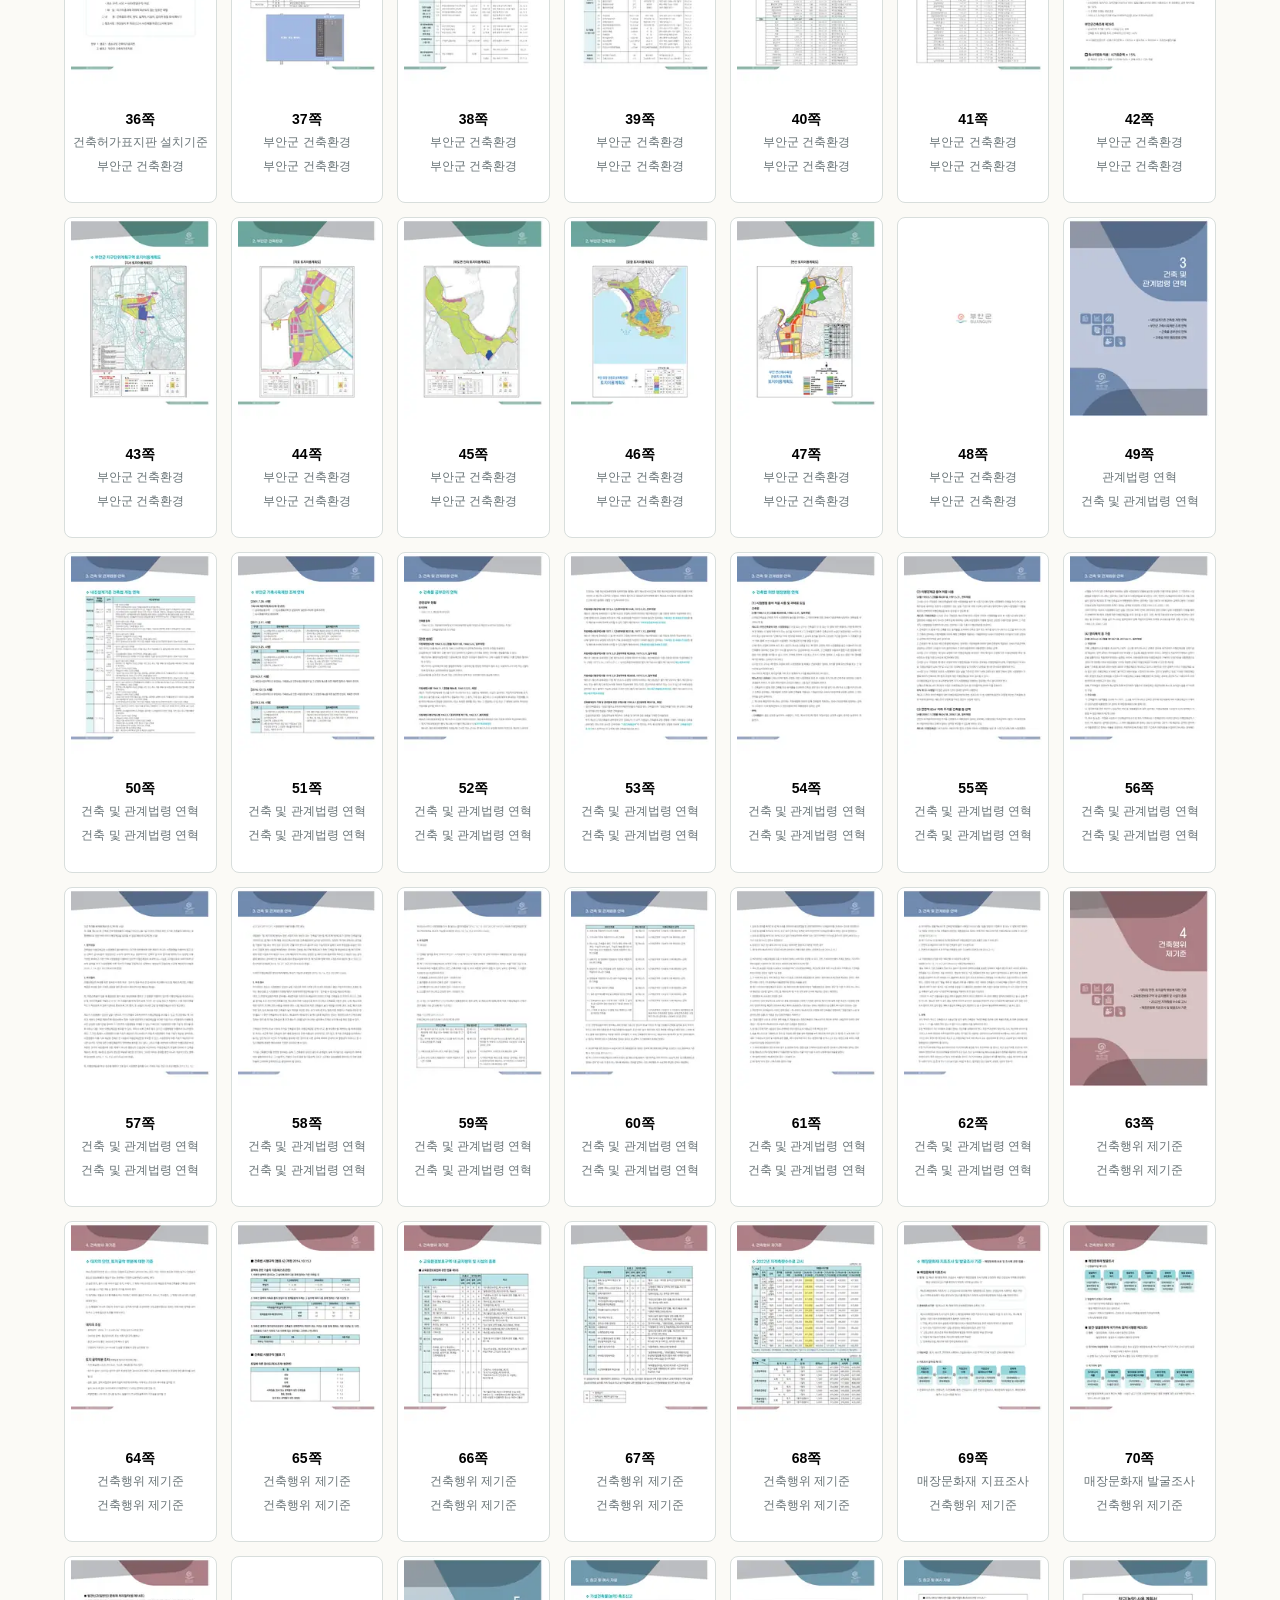
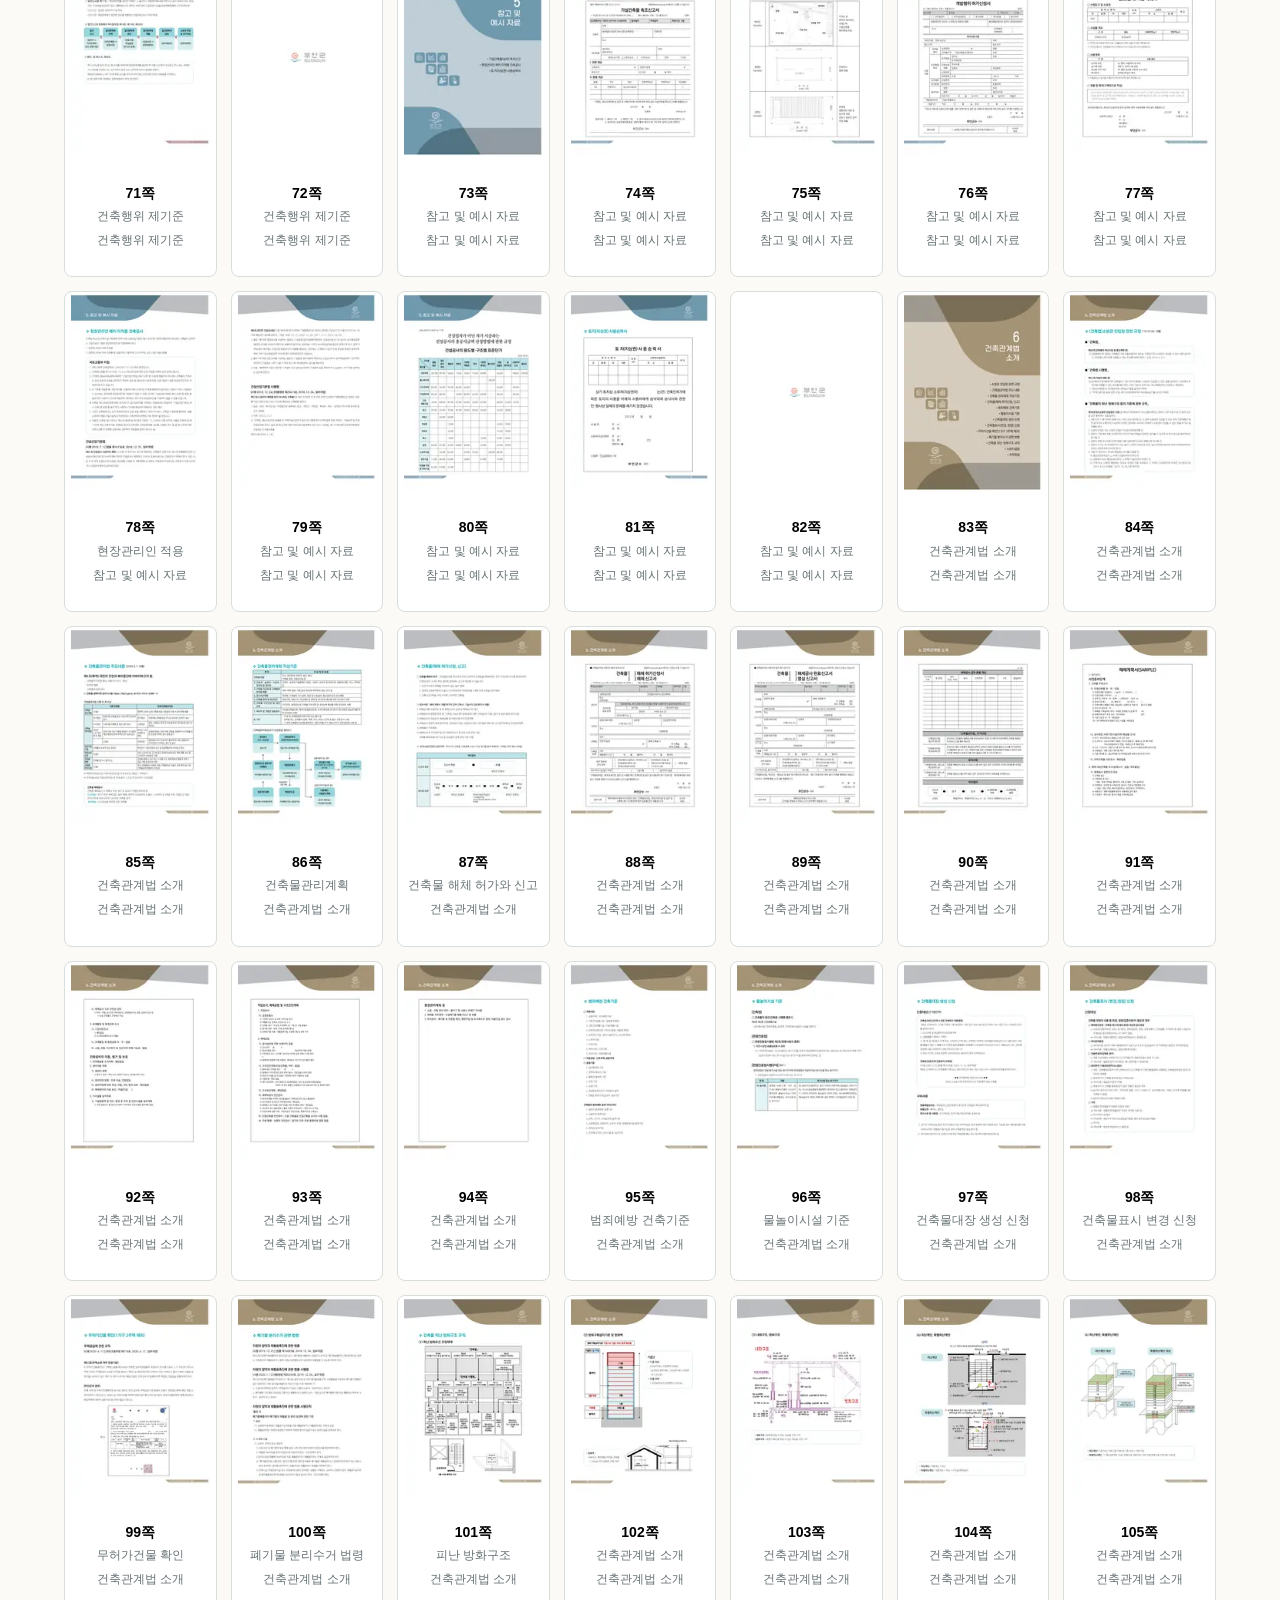
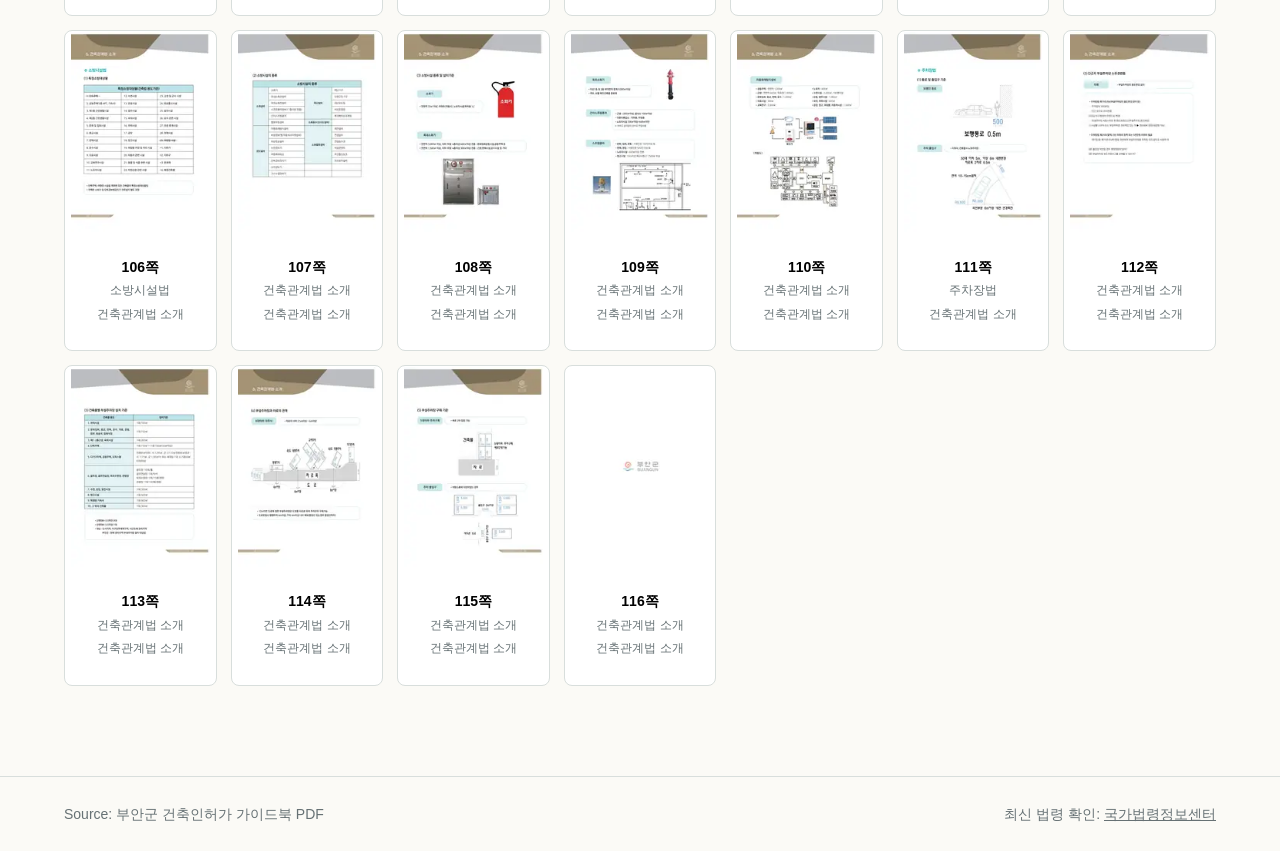
==== commit 88a192b6: "V1.1" ====
--- a/outputs/buan-building-permit-web/index.html
+++ b/outputs/buan-building-permit-web/index.html
@@ -20,6 +20,7 @@
         </span>
       </a>
       <nav class="top-nav" aria-label="주요 메뉴">
+        <a href="#search">검색</a>
         <a href="#chapters">목차별 페이지</a>
         <a href="#guide-map">업무별 길찾기</a>
         <a href="#reader">원문 보기</a>
@@ -38,6 +39,7 @@
             먼저 설명하고, 필요할 때 원문 페이지를 바로 확대해 볼 수 있습니다.
           </p>
           <div class="hero-actions">
+            <a class="button primary" href="#search">검색하기</a>
             <a class="button primary" href="#chapters">목차별 페이지 보기</a>
             <a class="button" href="#reader">원문 전체 보기</a>
           </div>
@@ -55,6 +57,22 @@
           건축법, 조례, 고시, 수수료는 개정될 수 있으므로 대외 배포 전 최신 법령과
           부안군 담당 부서 확인 문구를 함께 점검하세요.
         </span>
+      </section>
+
+      <section class="section search-section" id="search" aria-labelledby="search-title">
+        <div class="section-heading">
+          <p class="eyebrow">Integrated Search</p>
+          <h2 id="search-title">통합 검색</h2>
+          <p>
+            목차, 업무, 쉬운 설명, 확인 항목, 원문 페이지 제목을 한 번에 검색합니다.
+            예를 들어 “해체”, “농지”, “경관심의”, “주차장”, “문화재”처럼 입력해 보세요.
+          </p>
+        </div>
+        <label class="global-search">
+          <span>검색어</span>
+          <input id="globalSearch" type="search" placeholder="검색어를 입력하세요" />
+        </label>
+        <div class="search-results" id="globalSearchResults" aria-live="polite"></div>
       </section>
 
       <section class="section" id="chapters" aria-labelledby="chapters-title">
@@ -132,6 +150,7 @@
     </footer>
 
     <script src="./site-data.js"></script>
+    <script src="./explain-extra.js"></script>
     <script src="./app.js"></script>
   </body>
 </html>
--- a/outputs/buan-building-permit-web/styles.css
+++ b/outputs/buan-building-permit-web/styles.css
@@ -428,6 +428,60 @@
   padding: 12px 13px;
 }
 
+.search-section {
+  background: #edf5f2;
+}
+
+.global-search {
+  display: grid;
+  max-width: 760px;
+  gap: 8px;
+  color: var(--muted);
+  font-size: 13px;
+  font-weight: 800;
+}
+
+.global-search input {
+  width: 100%;
+  border: 2px solid var(--teal-dark);
+  border-radius: 8px;
+  background: var(--surface);
+  color: var(--ink);
+  font-size: 20px;
+  padding: 16px 18px;
+}
+
+.search-results {
+  display: grid;
+  grid-template-columns: repeat(3, minmax(0, 1fr));
+  gap: 14px;
+  margin-top: 18px;
+}
+
+.search-result-card,
+.empty-search {
+  border: 1px solid var(--line);
+  border-radius: 8px;
+  background: var(--surface);
+  padding: 18px;
+}
+
+.search-result-card h3 {
+  font-size: 19px;
+}
+
+.search-result-card p,
+.empty-search span {
+  color: var(--muted);
+  font-size: 15px;
+}
+
+.empty-search {
+  grid-column: 1 / -1;
+  display: grid;
+  gap: 6px;
+}
+
 .reader-tools {
   display: flex;
   flex-wrap: wrap;
@@ -668,6 +722,29 @@
   color: #4d5a5d;
 }
 
+.detail-list {
+  display: grid;
+  gap: 8px;
+  margin: 14px 0;
+  padding-left: 22px;
+  color: #344246;
+}
+
+.detail-list li {
+  padding-left: 2px;
+}
+
+.example-note {
+  border-left: 4px solid var(--chapter-color, var(--teal));
+  background: #f8faf7;
+  padding: 12px 14px;
+}
+
+.example-note strong {
+  color: var(--chapter-color, var(--teal));
+  margin-right: 6px;
+}
+
 .check-list {
   display: flex;
   flex-wrap: wrap;
@@ -731,6 +808,7 @@
   .task-grid,
   .insight-grid,
   .chapter-list-large,
+  .search-results,
   .read-list,
   .explain-grid {
     grid-template-columns: repeat(2, minmax(0, 1fr));
@@ -762,6 +840,7 @@
   .insight-grid,
   .chapter-list,
   .chapter-list-large,
+  .search-results,
   .read-list,
   .explain-grid {
     grid-template-columns: 1fr;
